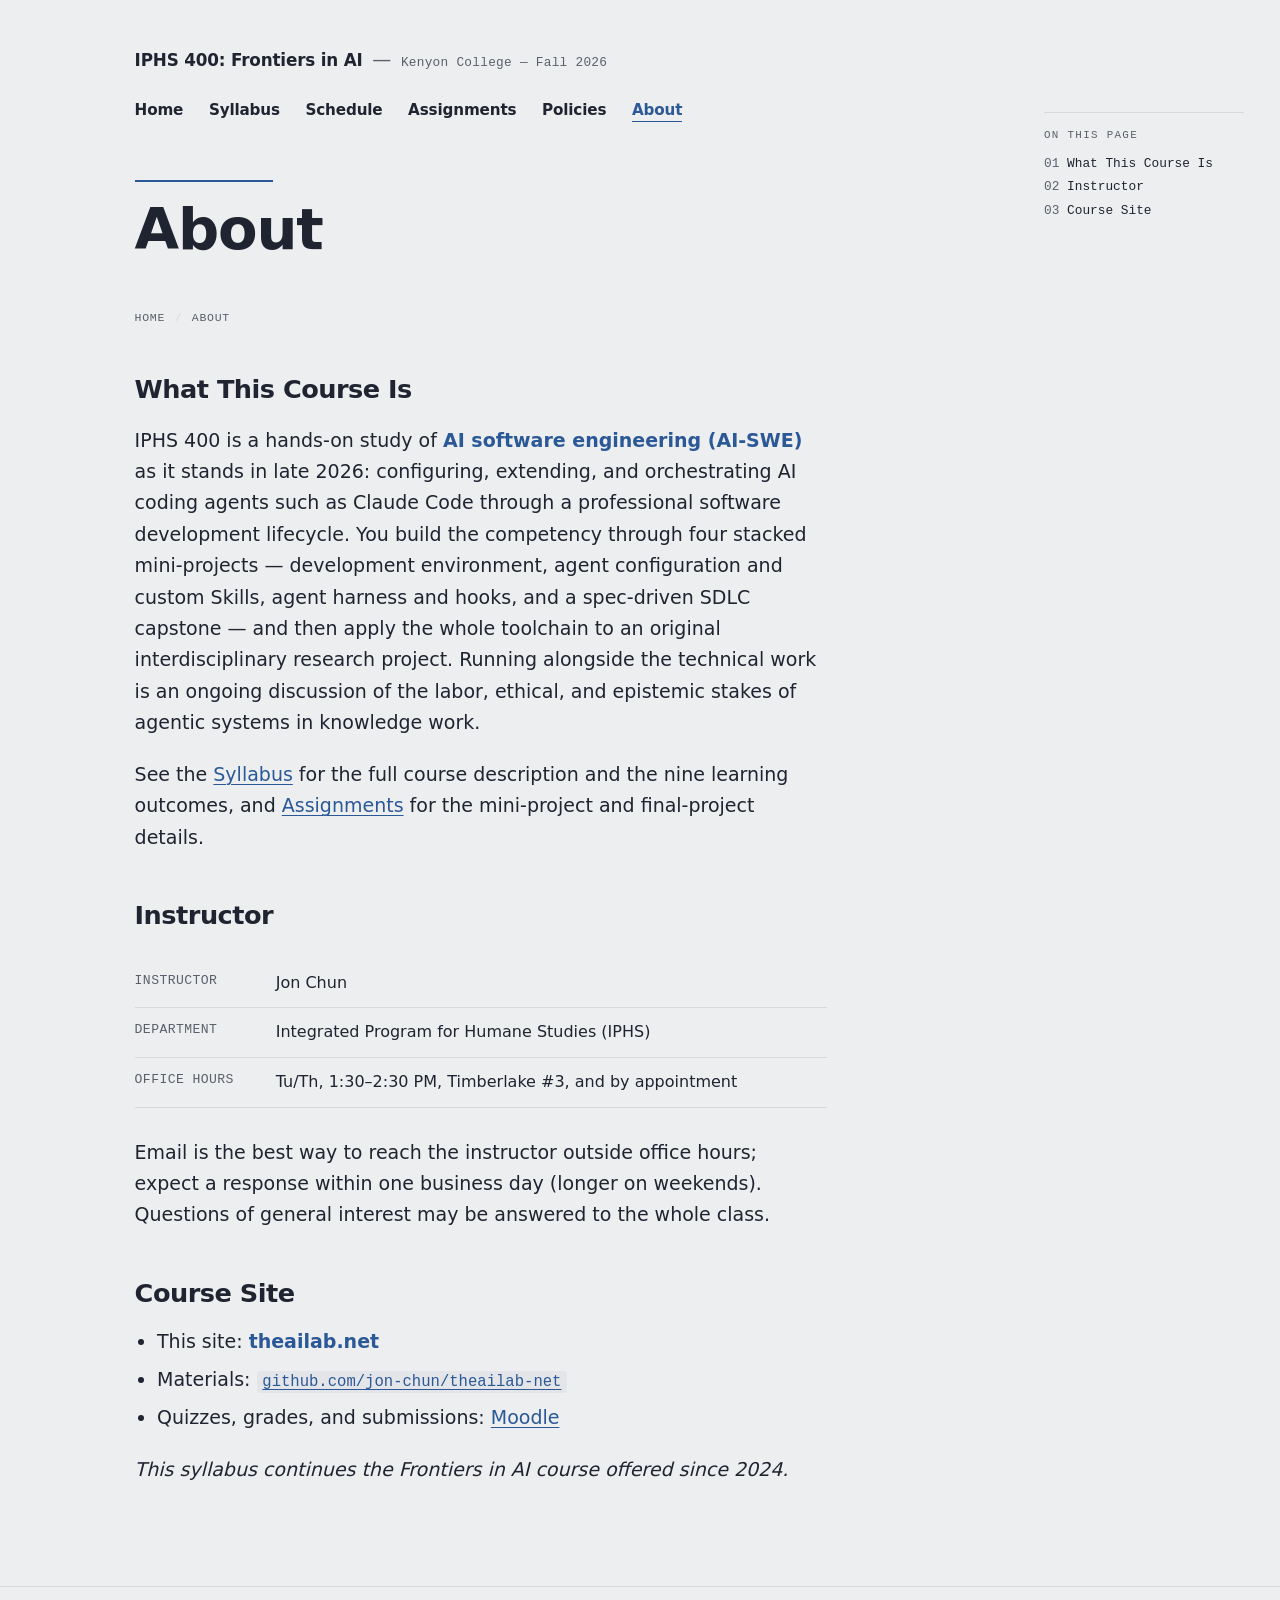
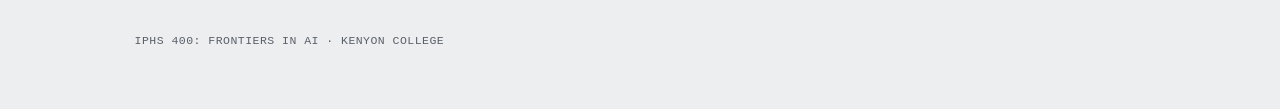
==== core/about.html @ 0cf284d4 "redesign: add 'On this page' section jump list to the 5 core pages - slugged id on every content h2;" ====
<!DOCTYPE html>

<html lang="en">
<head>
<meta charset="utf-8"/>
<meta content="width=device-width,initial-scale=1.0" name="viewport"/>
<title>About – IPHS 400: Frontiers in AI</title>
<meta content="About IPHS 400: Frontiers in AI at Kenyon College — what the course covers, who teaches it, and where the materials live." name="description"/>
<link href="/favicon.svg" rel="icon" type="image/svg+xml"/>
<link href="https://theailab.net/core/about.html" rel="canonical"/>
<meta content="About – IPHS 400: Frontiers in AI" property="og:title"/>
<meta content="About IPHS 400: Frontiers in AI at Kenyon College — what the course covers, who teaches it, and where the materials live." property="og:description"/>
<meta content="website" property="og:type"/>
<meta content="https://theailab.net/core/about.html" property="og:url"/>
<meta content="summary" name="twitter:card"/>
<link href="../css/style.css" rel="stylesheet"/>
</head>
<body>
<a class="skip-link" href="#main">Skip to content</a>
<header class="site-header no-featured-image">
<div class="header-inner">
<div class="site-branding"><p class="site-title"><a href="../index.html">IPHS 400: Frontiers in AI</a></p><span class="site-sep">—</span><p class="site-description">Kenyon College — Fall 2026</p></div>
<nav class="main-nav" aria-label="Primary"><ul>
<li><a href="../index.html">Home</a></li>
<li><a href="syllabus.html">Syllabus</a></li>
<li><a href="schedule.html">Schedule</a></li>
<li><a href="assignments.html">Assignments</a></li>
<li><a href="policies.html">Policies</a></li>
<li><a href="about.html" class="active" aria-current="page">About</a></li>
</ul></nav>
</div>
<div class="hero"><h1>About</h1></div></header>

<main class="content-wrapper" id="main">
<nav class="breadcrumbs" aria-label="Breadcrumb"><ol><li><a href="../index.html">Home</a></li><li><span aria-current="page">About</span></li></ol></nav>
<nav class="page-toc" aria-label="On this page"><p class="page-toc-label">On this page</p>
<ol>
<li><a href="#what-this-course-is">What This Course Is</a></li>
<li><a href="#instructor">Instructor</a></li>
<li><a href="#course-site">Course Site</a></li>
</ol></nav>
<div class="page-content">

<h2 id="what-this-course-is">What This Course Is</h2>
<p>IPHS 400 is a hands-on study of <strong>AI software engineering (AI-SWE)</strong> as it stands in late 2026: configuring, extending, and orchestrating AI coding agents such as Claude Code through a professional software development lifecycle. You build the competency through four stacked mini-projects — development environment, agent configuration and custom Skills, agent harness and hooks, and a spec-driven SDLC capstone — and then apply the whole toolchain to an original interdisciplinary research project. Running alongside the technical work is an ongoing discussion of the labor, ethical, and epistemic stakes of agentic systems in knowledge work.</p>
<p>See the <a href="syllabus.html">Syllabus</a> for the full course description and the nine learning outcomes, and <a href="assignments.html">Assignments</a> for the mini-project and final-project details.</p>

<h2 id="instructor">Instructor</h2>
<table>
<caption class="sr-only">Instructor</caption>
<tr><th scope="row">Instructor</th><td>Jon Chun</td></tr>
<tr><th scope="row">Department</th><td>Integrated Program for Humane Studies (IPHS)</td></tr>
<tr><th scope="row">Office Hours</th><td>Tu/Th, 1:30–2:30 PM, Timberlake #3, and by appointment</td></tr>
</table>
<p>Email is the best way to reach the instructor outside office hours; expect a response within one business day (longer on weekends). Questions of general interest may be answered to the whole class.</p>

<h2 id="course-site">Course Site</h2>
<ul>
<li>This site: <strong>theailab.net</strong></li>
<li>Materials: <a href="https://github.com/jon-chun/theailab-net"><code>github.com/jon-chun/theailab-net</code></a></li>
<li>Quizzes, grades, and submissions: <a href="https://moodle.kenyon.edu">Moodle</a></li>
</ul>

<p><em>This syllabus continues the Frontiers in AI course offered since 2024.</em></p>

</div>
</main>
<footer class="site-footer">
<p>IPHS 400: Frontiers in AI · Kenyon College</p>
</footer>
</body>
</html>
---- css/style.css ----
/* IPHS 400: Frontiers in AI — course site stylesheet.
   One file, no build step, no JavaScript, no web fonts, no third-party requests.

   Redesign v2 (2026-09): neutral light-grey paper (#edeef0), blue-black text,
   one muted blue accent (#2b5896). System font stack styled for an editorial
   feel — large tight headings, a single narrow measure, generous vertical air,
   hairline rules instead of boxed tables, monospace for labels / breadcrumbs /
   table row-headers / buttons. Bold text renders in the accent colour.
   Layout descends from a Kenyon "Twenty Nineteen"-style course site; the
   blog / featured-image machinery from that origin has been removed. */

:root {
  --bg: #edeef0;
  --surface: #f6f7f8;
  --text: #1f2430;
  --text-lt: #5a606b;
  --accent: #2b5896;
  --accent-dk: #1f4372;
  --border: #d6d8dc;
  --code-bg: #e3e5e9;

  --f-display: ui-sans-serif, system-ui, -apple-system, "Segoe UI", Roboto, "Helvetica Neue", Arial, sans-serif;
  --f-body: ui-sans-serif, system-ui, -apple-system, "Segoe UI", Roboto, "Helvetica Neue", Arial, sans-serif;
  --f-mono: ui-monospace, "SF Mono", "Cascadia Code", "Roboto Mono", Menlo, Consolas, monospace;

  --mw: 660px;                       /* prose measure */
  --mww: 1168px;
  --col-left: calc(8.33vw + 28px);   /* left offset of the content column */
}

*, *::before, *::after { box-sizing: border-box; }

html { scroll-padding-top: 1.5rem; }
@media (prefers-reduced-motion: no-preference) {
  html { scroll-behavior: smooth; }
}

/* ---------- Accessibility helpers ---------- */
.sr-only {
  position: absolute; width: 1px; height: 1px; padding: 0; margin: -1px;
  overflow: hidden; clip: rect(0 0 0 0); white-space: nowrap; border: 0;
}
.skip-link {
  position: absolute; left: -9999px; top: 0; z-index: 100;
  padding: 0.5rem 1rem; background: var(--surface); color: var(--accent);
  font-family: var(--f-mono); font-size: 0.85rem;
}
.skip-link:focus { left: 0; }
:focus-visible { outline: 2px solid var(--accent); outline-offset: 2px; }

/* ---------- Base ---------- */
body {
  margin: 0;
  font-family: var(--f-body);
  font-size: 19px;
  line-height: 1.65;
  color: var(--text);
  background: var(--bg);
  -webkit-font-smoothing: antialiased;
}

a {
  color: var(--accent);
  text-decoration: underline;
  text-decoration-thickness: 1px;
  text-underline-offset: 3px;
}
a:hover { color: var(--accent-dk); }

img { max-width: 100%; height: auto; }

h1, h2, h3, h4, h5, h6 {
  font-family: var(--f-display);
  font-weight: 700;
  letter-spacing: -0.02em;
  line-height: 1.12;
}

/* ---------- Buttons (call-to-action, used sparingly) ---------- */
.btn-row {
  display: flex; flex-wrap: wrap; align-items: center;
  gap: 0.9rem; margin: 2rem 0;
}
.btn {
  display: inline-flex; align-items: center; gap: 0.5em;
  font-family: var(--f-mono); font-size: 0.8rem; letter-spacing: 0.03em;
  padding: 0.62rem 1.05rem;
  border: 1px solid var(--accent);
  border-radius: 7px;
  text-decoration: none;
  line-height: 1;
  transition: background-color .15s ease, color .15s ease, border-color .15s ease;
}
.btn::after { content: "\2192"; font-size: 1.05em; }          /* -> */
.btn-ext::after { content: "\2197"; }                         /* leaves the site */
.btn-primary {
  background: var(--accent); color: var(--bg); border-color: var(--accent);
}
.btn-primary:hover {
  background: var(--accent-dk); border-color: var(--accent-dk); color: var(--bg);
}
.btn-ghost {
  background: transparent; color: var(--accent); border-color: var(--border);
}
.btn-ghost:hover { border-color: var(--accent); color: var(--accent-dk); }

/* ---------- Site header ---------- */
.site-header {
  position: relative;
  background: var(--bg);
  padding: 44px 0 0;
}
.header-inner {
  margin: 0 0 0 var(--col-left);
  max-width: var(--mww);
  padding-right: 2rem;
}
.site-branding {
  display: flex; flex-wrap: wrap; align-items: baseline; column-gap: 0.6rem;
}
.site-title {
  font-family: var(--f-display);
  font-size: 1.05rem; font-weight: 700; letter-spacing: -0.01em;
  margin: 0; line-height: 1.2;
}
.site-title a { color: inherit; text-decoration: none; }
.site-sep { color: var(--text-lt); }
.site-description {
  font-family: var(--f-mono);
  font-size: 0.8rem; letter-spacing: 0.02em;
  color: var(--text-lt);
  margin: 0; line-height: 1.4;
}

.main-nav { margin: 1.1rem 0 1.4rem; }
.main-nav ul {
  list-style: none; margin: 0; padding: 0;
  display: flex; flex-wrap: wrap; column-gap: 1.6rem; row-gap: 0.4rem;
}
.main-nav li a {
  color: var(--text);
  font-family: var(--f-display);
  font-weight: 600; font-size: 0.95rem; letter-spacing: -0.01em;
  text-decoration: none;
  padding-bottom: 2px;
}
.main-nav li a:hover { color: var(--accent); }
.main-nav li a.active {
  color: var(--accent);
  border-bottom: 1px solid var(--accent);
}

/* ---------- Hero / page title ---------- */
.hero {
  margin: 3.5rem 0 0 var(--col-left);
  max-width: calc(var(--mw) + 4rem);
  padding-right: 2rem;
}
.hero h1 {
  font-size: clamp(2.3rem, 5.5vw, 3.6rem);
  font-weight: 700;
  line-height: 1.05;
  margin: 0;
}
.hero h1::before {
  content: "";
  display: block;
  width: 2.4em; height: 2px;
  margin-bottom: 1.1rem;
  background: var(--accent);
}

/* ---------- Content column ---------- */
.content-wrapper {
  max-width: calc(var(--mw) + 4rem);
  margin: 0 0 0 var(--col-left);
  padding: 3rem 2rem 5rem 0;
}

.breadcrumbs {
  font-family: var(--f-mono);
  font-size: 0.72rem; letter-spacing: 0.06em; text-transform: uppercase;
  color: var(--text-lt);
  margin-bottom: 2rem;
}
.breadcrumbs a { color: var(--text-lt); text-decoration: none; }
.breadcrumbs a:hover { color: var(--accent); }
.breadcrumbs ol {
  list-style: none; margin: 0; padding: 0; display: flex; flex-wrap: wrap;
}
.breadcrumbs li + li::before { content: "/"; margin: 0 0.6rem; color: var(--border); }

/* ---------- On-this-page section jump list ---------- */
.page-toc {
  margin: 0 0 2.5rem;
  padding: 0.9rem 0 0;
  border-top: 1px solid var(--border);
  font-family: var(--f-mono);
}
.page-toc-label {
  margin: 0 0 0.6rem;
  font-size: 0.68rem; letter-spacing: 0.12em; text-transform: uppercase;
  color: var(--text-lt);
}
.page-toc ol {
  list-style: none; margin: 0; padding: 0;
  counter-reset: toc;
}
.page-toc li { counter-increment: toc; margin: 0.35rem 0; }
.page-toc a {
  color: var(--text);
  text-decoration: none;
  font-size: 0.8rem;
  line-height: 1.4;
  display: block;
}
.page-toc a::before {
  content: counter(toc, decimal-leading-zero) "  ";
  color: var(--text-lt);
}
.page-toc a:hover { color: var(--accent); }

@media (min-width: 1240px) {
  .page-toc {
    position: fixed;
    top: 7rem;
    right: 2.25rem;
    width: 12.5rem;
    margin: 0;
    max-height: calc(100vh - 10rem);
    overflow-y: auto;
  }
}

/* ---------- Page-content typography ---------- */
.page-content h2 {
  font-family: var(--f-display);
  font-size: 1.6rem;
  color: var(--text);
  margin: 3rem 0 1rem;
}
.page-content h3 {
  font-family: var(--f-display);
  font-size: 1.2rem;
  color: var(--text);
  margin: 2.2rem 0 0.6rem;
}
.page-content h4 {
  font-family: var(--f-display);
  font-size: 1rem;
  color: var(--text);
  margin: 1.8rem 0 0.5rem;
}

.page-content p { margin: 1.3rem 0; }
.page-content > p:first-child {
  font-size: 1.12rem;
  line-height: 1.6;
}

/* Bold text carries the accent — used for dates, labels, key terms */
.page-content strong,
.page-content b {
  color: var(--accent);
  font-weight: 650;
}

.page-content blockquote {
  border-left: 2px solid var(--accent);
  margin: 1.5rem 0; padding: 0 0 0 1.4rem;
  font-style: italic; color: var(--text-lt);
}

.page-content pre,
.page-content code {
  background: var(--code-bg);
  font-family: var(--f-mono);
  font-size: 0.82em;
  border-radius: 2px;
}
.page-content pre { padding: 1rem; overflow-x: auto; line-height: 1.55; }
.page-content code { padding: 0.12rem 0.36rem; }
.page-content pre code { padding: 0; background: none; }
/* inline code inside bold should not turn blue-on-blue */
.page-content strong code, .page-content b code { color: var(--text); }

.page-content ul,
.page-content ol { padding-left: 1.4rem; }
.page-content li { margin: 0.4rem 0; }

.page-content hr {
  border: none;
  border-top: 2px solid var(--border);
  width: 2.4em; margin: 2.5rem 0 2.5rem 0;
}

.page-content figure { margin: 2rem 0; }
.page-content figcaption {
  font-family: var(--f-mono);
  font-size: 0.75rem; letter-spacing: 0.03em;
  color: var(--text-lt);
  margin-top: 0.5rem;
}

/* ---------- Tables: hairline, spec-sheet ---------- */
.page-content table {
  width: 100%;
  border-collapse: collapse;
  margin: 1.8rem 0;
  font-size: 1rem;
}
.page-content caption { text-align: left; }
.page-content th,
.page-content td {
  padding: 0.7rem 1.2rem 0.7rem 0;
  text-align: left;
  vertical-align: top;
  border-bottom: 1px solid var(--border);
  font-variant-numeric: tabular-nums;
}
.page-content thead th,
.page-content th[scope="col"] {
  border-bottom: 2px solid var(--text-lt);
  font-family: var(--f-display);
  font-weight: 700;
}
/* section subheads inside a grouped table (scope=colgroup) */
.page-content th[scope="colgroup"] {
  font-family: var(--f-mono);
  font-size: 0.72rem; letter-spacing: 0.1em; text-transform: uppercase;
  color: var(--text-lt);
  font-weight: 400;
  padding-top: 1.6rem;
  border-bottom: 1px solid var(--border);
}
/* row-header cells read as small mono labels */
.page-content th[scope="row"] {
  font-family: var(--f-mono);
  font-weight: 400;
  font-size: 0.82rem; letter-spacing: 0.03em; text-transform: uppercase;
  color: var(--text-lt);
  padding-right: 1.5rem;
  white-space: nowrap;
}

/* ---------- Sections & lists ---------- */
.section { margin: 4rem 0 0; }
.section:first-child { margin-top: 2.5rem; }
.section h2 {
  font-family: var(--f-display);
  font-size: 1.6rem;
  color: var(--text);
  margin: 0 0 1rem;
}

.item-list { list-style: none; padding: 0; margin: 1rem 0 0; }
.item-list li {
  padding: 0.7rem 0;
  border-bottom: 1px solid var(--border);
}
.item-list li:last-child { border-bottom: none; }

/* ---------- Footer ---------- */
.site-footer {
  border-top: 1px solid var(--border);
  background: var(--bg);
  color: var(--text-lt);
  font-family: var(--f-mono);
  font-size: 0.72rem; letter-spacing: 0.04em; text-transform: uppercase;
  padding: 2rem 2rem 3rem var(--col-left);
}
.site-footer a { color: var(--text-lt); }
.site-footer a:hover { color: var(--accent); }

/* ---------- Responsive ---------- */
@media (max-width: 1024px) {
  :root { --col-left: calc(4vw + 16px); }
}
@media (max-width: 768px) {
  body { font-size: 17px; }
  :root { --col-left: 1rem; }
  .site-header { padding-top: 32px; }
  .hero { margin-top: 2.5rem; }
  .content-wrapper { padding: 2rem 1rem 3rem 0; }
  .page-content th,
  .page-content td { padding-right: 0.6rem; }
}

/* ---------- Print ---------- */
@media print {
  :root { --col-left: 0; }
  .main-nav, .skip-link { display: none; }
  body { color: #000; background: #fff; font-size: 12pt; }
  .page-content strong, .page-content b { color: #000; }
  a[href^="http"]::after {
    content: " (" attr(href) ")";
    font-size: 0.85em; word-break: break-all;
  }
}
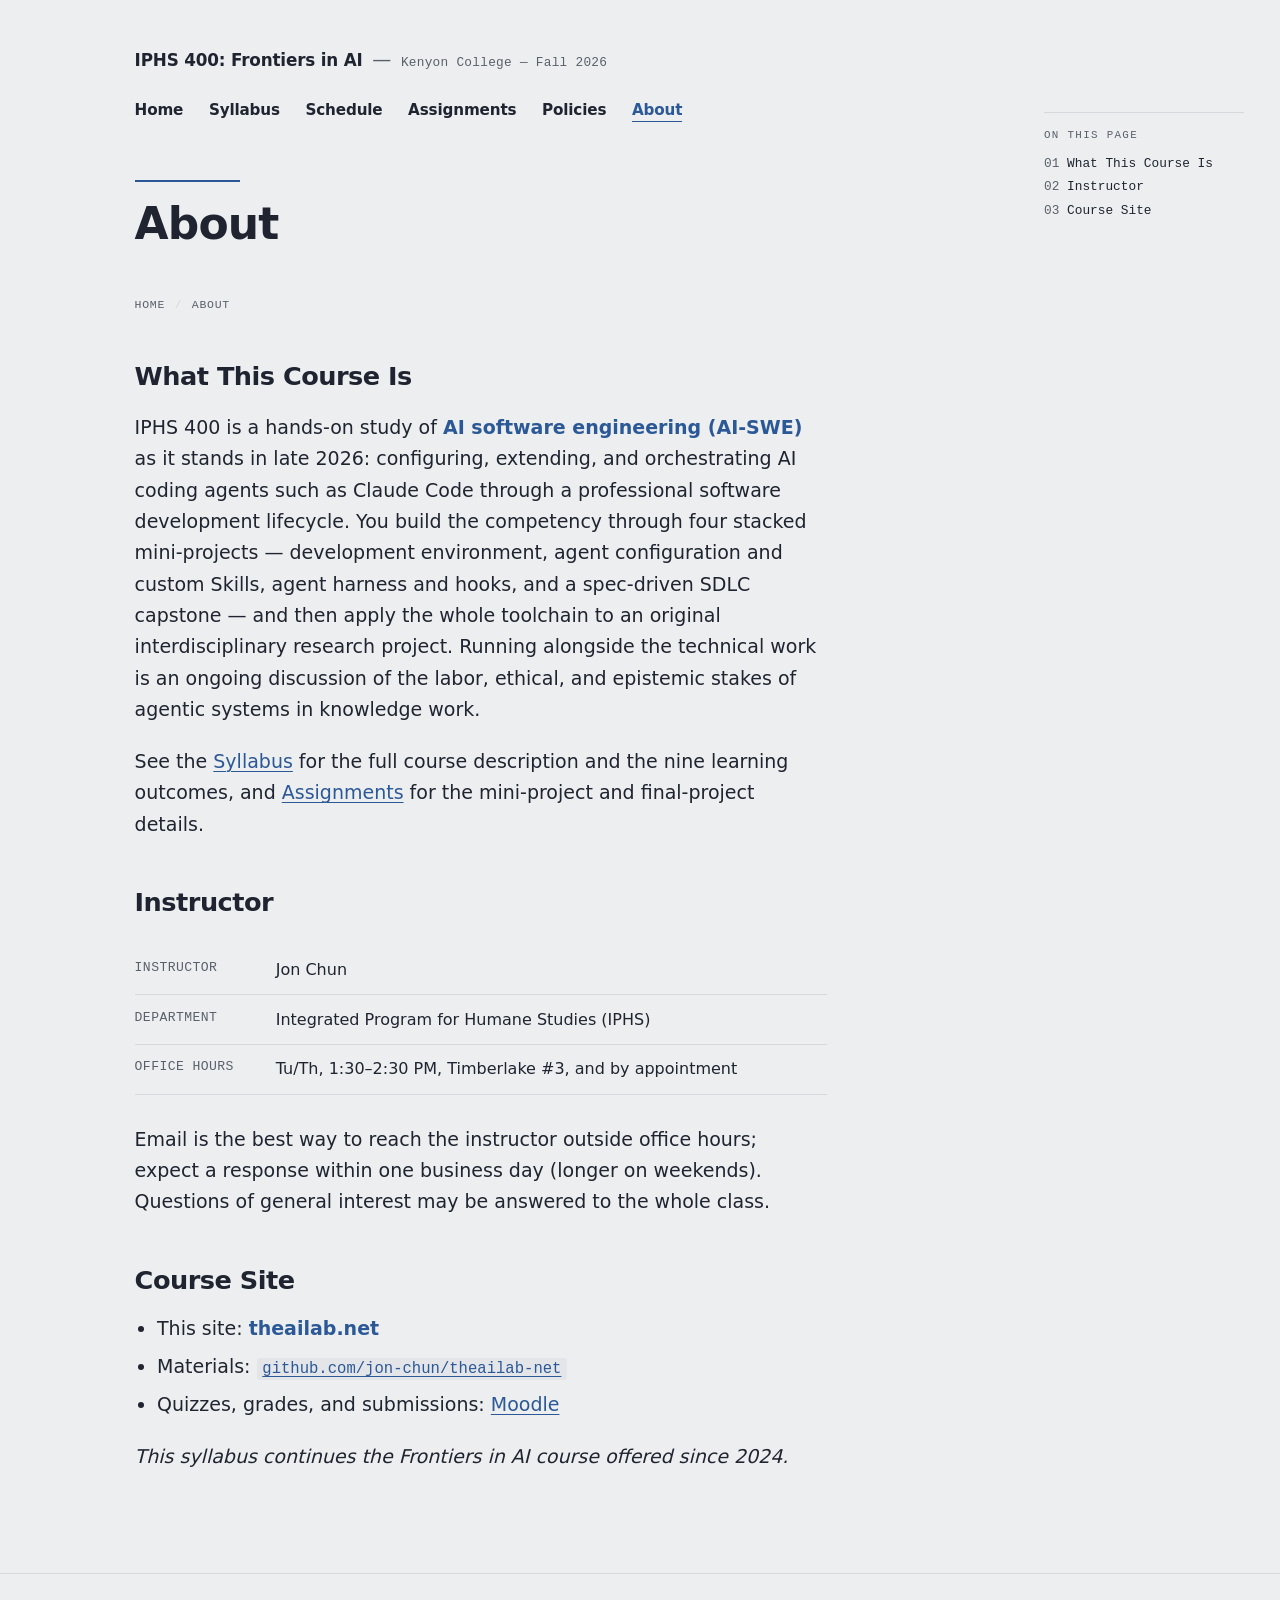
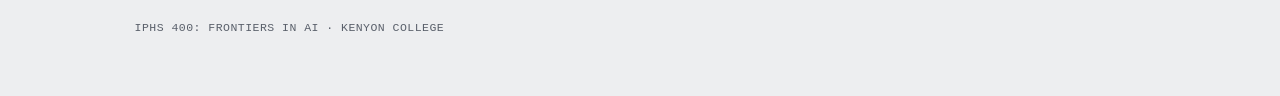
==== commit 3e93deb9: "redesign: tame hero title size for long page titles; stack key/value tables on mobile - hero h1 clam" ====
--- a/core/about.html
+++ b/core/about.html
@@ -46,7 +46,7 @@
 <p>See the <a href="syllabus.html">Syllabus</a> for the full course description and the nine learning outcomes, and <a href="assignments.html">Assignments</a> for the mini-project and final-project details.</p>
 
 <h2 id="instructor">Instructor</h2>
-<table>
+<table class="kv">
 <caption class="sr-only">Instructor</caption>
 <tr><th scope="row">Instructor</th><td>Jon Chun</td></tr>
 <tr><th scope="row">Department</th><td>Integrated Program for Humane Studies (IPHS)</td></tr>
--- a/css/style.css
+++ b/css/style.css
@@ -157,9 +157,9 @@
   padding-right: 2rem;
 }
 .hero h1 {
-  font-size: clamp(2.3rem, 5.5vw, 3.6rem);
+  font-size: clamp(2rem, 4vw, 2.75rem);
   font-weight: 700;
-  line-height: 1.05;
+  line-height: 1.08;
   margin: 0;
 }
 .hero h1::before {
@@ -333,6 +333,13 @@
   padding-top: 1.6rem;
   border-bottom: 1px solid var(--border);
 }
+/* parenthetical note inside a table cell */
+.cal-note {
+  font-family: var(--f-mono);
+  font-size: 0.78rem;
+  color: var(--text-lt);
+}
+
 /* row-header cells read as small mono labels */
 .page-content th[scope="row"] {
   font-family: var(--f-mono);
@@ -384,6 +391,23 @@
   .content-wrapper { padding: 2rem 1rem 3rem 0; }
   .page-content th,
   .page-content td { padding-right: 0.6rem; }
+}
+
+/* Narrow screens: stack the key/value tables (label above its value) */
+@media (max-width: 560px) {
+  .page-content table.kv tr {
+    display: block;
+    padding: 0.6rem 0;
+    border-bottom: 1px solid var(--border);
+  }
+  .page-content table.kv th[scope="row"],
+  .page-content table.kv td {
+    display: block;
+    border: none;
+    padding: 0;
+    white-space: normal;
+  }
+  .page-content table.kv th[scope="row"] { margin-bottom: 0.2rem; }
 }
 
 /* ---------- Print ---------- */
